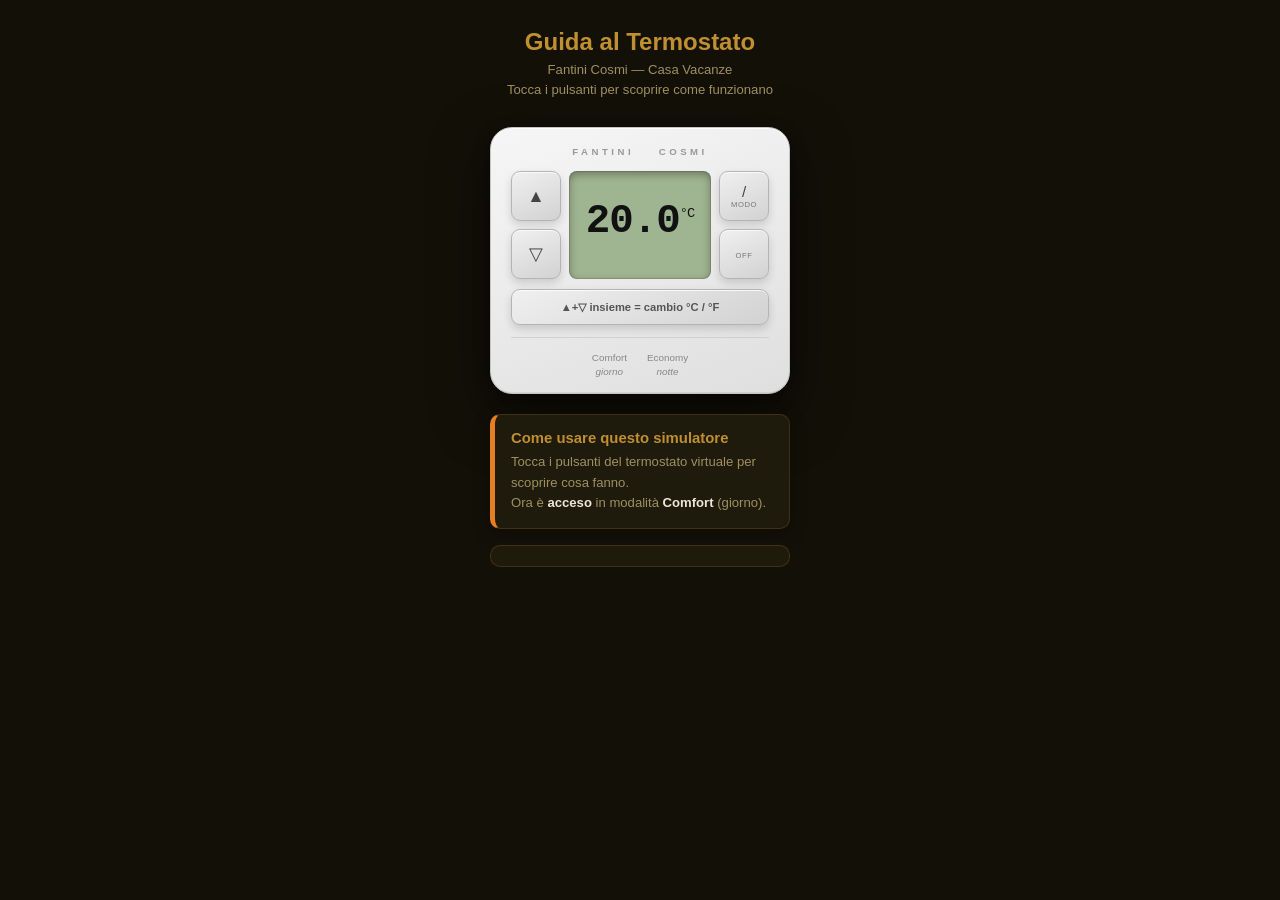
==== termostato.html @ 74dc5f71 "Add files via upload" ====
<!DOCTYPE html>
<html lang="it">
<head>
 <meta charset="UTF-8">
 <meta name="viewport" content="width=device-width, initial-scale=1.0">
 <title>Guida Termostato – Fantini Cosmi</title>
 <style>
 *, *::before, *::after { box-sizing: border-box; margin: 0; padding: 0; }

 :root {
 --bg: #131008;
 --surface: #1e1a0c;
 --surface2: #2a2414;
 --accent: #c09030;
 --green: #3a8e68;
 --red: #b04040;
 --blue: #4878b8;
 --text: #ece6d8;
 --muted: #a09060;
 --border: rgba(192,144,48,0.20);
 --card: rgba(192,144,48,0.07);
 --radius: 10px;
 }

 body {
 font-family: 'Segoe UI', Arial, sans-serif;
 background: var(--bg);
 color: var(--text);
 min-height: 100vh;
 display: flex;
 flex-direction: column;
 align-items: center;
 padding: 28px 16px 50px;
 font-size: 15px;
 }

 /* ── HEADER ───────────────────────────── */
 .page-title {
 font-size: 1.5rem;
 font-weight: 800;
 text-align: center;
 margin-bottom: 4px;
 color: var(--accent);
 }
 .page-sub {
 font-size: 0.82rem;
 color: var(--muted);
 text-align: center;
 margin-bottom: 28px;
 line-height: 1.5;
 }

 /* ── THERMOSTAT SHELL ─────────────────── */
 .thermostat {
 width: 300px;
 background: linear-gradient(160deg, #f6f6f6 0%, #dfdfdf 100%);
 border-radius: 22px;
 padding: 18px 20px 14px;
 box-shadow:
 0 20px 55px rgba(0,0,0,0.5),
 0 5px 18px rgba(0,0,0,0.3),
 inset 0 1px 0 rgba(255,255,255,0.85),
 inset 0 -1px 0 rgba(0,0,0,0.07);
 border: 1px solid #c5c5c5;
 }

 .brand {
 text-align: center;
 font-size: 0.6rem;
 letter-spacing: 3.5px;
 color: #999;
 text-transform: uppercase;
 font-weight: 700;
 margin-bottom: 14px;
 }

 /* ── GRID ─────────────────────────────── */
 .t-grid {
 display: grid;
 grid-template-columns: 50px 1fr 50px;
 grid-template-rows: 50px 50px;
 gap: 8px;
 }

 /* ── LCD ──────────────────────────────── */
 .lcd {
 grid-column: 2;
 grid-row: 1 / 3;
 background: #9fb490;
 border-radius: 8px;
 padding: 10px 10px 8px;
 display: flex;
 flex-direction: column;
 align-items: center;
 justify-content: center;
 box-shadow: inset 0 3px 9px rgba(0,0,0,0.35), inset 0 0 0 1px rgba(0,0,0,0.12);
 position: relative;
 min-height: 108px;
 transition: background 0.35s;
 }
 .lcd.off { background: #8a8a8a; }

 .lcd-heat {
 position: absolute;
 top: 5px;
 right: 7px;
 font-size: 0.52rem;
 font-weight: 700;
 color: #c0392b;
 letter-spacing: 0.5px;
 opacity: 0;
 transition: opacity 0.4s;
 }
 .lcd-heat.on { opacity: 1; }

 .lcd-temp {
 font-size: 2.55rem;
 font-weight: 700;
 font-family: 'Courier New', monospace;
 color: #111;
 line-height: 1;
 letter-spacing: -1px;
 }
 .lcd-unit { font-size: 0.85rem; vertical-align: super; font-weight: 400; }

 .lcd-set {
 font-size: 0.68rem;
 color: #222;
 margin-top: 3px;
 font-family: 'Courier New', monospace;
 }

 .lcd-icons {
 display: flex;
 gap: 14px;
 margin-top: 7px;
 }
 .lcd-icon {
 font-size: 1.05rem;
 opacity: 0.22;
 transition: opacity 0.3s, transform 0.2s;
 }
 .lcd-icon.on { opacity: 1; transform: scale(1.18); }

 /* ── BUTTONS ──────────────────────────── */
 .btn {
 width: 50px;
 height: 50px;
 background: linear-gradient(155deg, #f0f0f0, #d2d2d2);
 border: 1px solid #b4b4b4;
 border-radius: 9px;
 cursor: pointer;
 display: flex;
 flex-direction: column;
 align-items: center;
 justify-content: center;
 font-size: 1.25rem;
 color: #444;
 box-shadow: 0 4px 8px rgba(0,0,0,0.14), inset 0 1px 0 rgba(255,255,255,0.8);
 transition: all 0.08s;
 user-select: none;
 -webkit-tap-highlight-color: transparent;
 line-height: 1;
 }
 .btn:hover { background: linear-gradient(155deg, #e6e6e6, #c8c8c8); }
 .btn:active {
 transform: scale(0.92) translateY(1px);
 box-shadow: 0 1px 4px rgba(0,0,0,0.13);
 background: linear-gradient(155deg, #d6d6d6, #bebebe);
 }
 .btn-lbl { font-size: 0.48rem; letter-spacing: 0.5px; color: #777; margin-top: 2px; }

 .btn-up { grid-column:1; grid-row:1; font-size:1.1rem; }
 .btn-down { grid-column:1; grid-row:2; font-size:1.1rem; }
 .btn-mode { grid-column:3; grid-row:1; font-size:0.95rem; }
 .btn-power { grid-column:3; grid-row:2; font-size:1rem; }

 /* ── COMBO BUTTON ────────────────────── */
 .combo-row {
 display: flex;
 gap: 8px;
 margin-top: 10px;
 }
 .btn-combo {
 flex: 1;
 height: 36px;
 font-size: 0.7rem;
 font-weight: 600;
 color: #555;
 border-radius: 9px;
 letter-spacing: 0;
 }

 /* ── LEGEND ───────────────────────────── */
 .legend {
 display: flex;
 justify-content: center;
 margin-top: 12px;
 padding-top: 10px;
 border-top: 1px solid #d0d0d0;
 gap: 20px;
 }
 .legend-item {
 text-align: center;
 font-size: 0.62rem;
 color: #888;
 line-height: 1.4;
 }
 .legend-item .li-icon {
 font-size: 1rem;
 display: block;
 margin-bottom: 3px;
 opacity: 0.55;
 }

 /* ── INFO PANEL ───────────────────────── */
 .info-panel {
 width: 300px;
 background: var(--surface);
 border-radius: var(--radius);
 padding: 15px 16px;
 box-shadow: 0 4px 18px rgba(0,0,0,0.3);
 margin-top: 20px;
 min-height: 90px;
 border: 1px solid var(--border);
 border-left: 5px solid var(--accent);
 transition: border-color 0.3s, transform 0.12s;
 }
 .info-panel.c-comfort { border-left-color: #e67e22; }
 .info-panel.c-economy { border-left-color: #8e44ad; }
 .info-panel.c-off { border-left-color: #666; }
 .info-panel.c-up { border-left-color: var(--red); }
 .info-panel.c-down { border-left-color: var(--blue); }
 .info-panel.c-combo { border-left-color: var(--green); }
 .info-panel.c-config { border-left-color: var(--accent); }

 .info-title {
 font-weight: 700;
 font-size: 0.93rem;
 margin-bottom: 6px;
 color: var(--accent);
 }
 .info-text {
 font-size: 0.82rem;
 color: var(--muted);
 line-height: 1.55;
 }
 .info-text strong { color: var(--text); }
 .info-text em { color: var(--muted); }

 /* ── ADVANCED BAR (hidden access) ────── */
 .adv-bar {
 width: 300px;
 margin-top: 16px;
 padding: 10px;
 background: var(--surface);
 border: 1px solid var(--border);
 border-radius: var(--radius);
 cursor: default;
 user-select: none;
 -webkit-tap-highlight-color: transparent;
 }

 /* ── ADVANCED PANEL ───────────────────── */
 .adv-panel {
 width: 300px;
 background: var(--surface);
 border-radius: var(--radius);
 padding: 18px;
 box-shadow: 0 4px 18px rgba(0,0,0,0.3);
 border: 1px solid var(--border);
 margin-top: 14px;
 display: none;
 }
 .adv-panel.show { display: block; }

 .adv-panel h3 { font-size: 1rem; margin-bottom: 4px; color: var(--accent); }
 .adv-desc { font-size: 0.76rem; color: var(--muted); margin-bottom: 16px; line-height: 1.45; }
 .adv-desc strong { color: var(--text); }

 /* config table */
 .cfg-table { width: 100%; border-collapse: collapse; margin-bottom: 14px; }
 .cfg-table th {
 font-size: 0.68rem;
 color: var(--accent);
 font-weight: 700;
 padding: 6px 6px;
 text-align: left;
 border-bottom: 1px solid var(--border);
 }
 .cfg-table td {
 padding: 7px 6px;
 font-size: 0.76rem;
 color: var(--text);
 border-bottom: 1px solid rgba(192,144,48,0.08);
 vertical-align: top;
 }
 .cfg-table td:first-child {
 font-weight: 700;
 color: var(--accent);
 white-space: nowrap;
 width: 42px;
 }
 .cfg-table td:last-child {
 font-size: 0.7rem;
 color: var(--muted);
 }

 .tip-box {
 background: rgba(192,144,48,0.10);
 border-left: 4px solid var(--accent);
 border-radius: 8px;
 padding: 10px 12px;
 margin-top: 14px;
 font-size: 0.77rem;
 color: var(--muted);
 line-height: 1.5;
 }
 .tip-box strong { color: var(--text); }

 /* ── RESPONSIVE ───────────────────────── */
 @media(max-width:340px) {
 .thermostat, .info-panel, .adv-bar, .adv-panel { width: 100%; }
 }
 </style>
</head>
<body>

<div class="page-title" data-i18n="title"> Guida al Termostato</div>
<p class="page-sub" data-i18n="subtitle">Fantini Cosmi &mdash; Casa Vacanze<br>Tocca i pulsanti per scoprire come funzionano</p>

<!-- ═══ THERMOSTAT ════════════════════════ -->
<div class="thermostat">
 <div class="brand">Fantini &nbsp;&nbsp; Cosmi</div>

 <div class="t-grid">
 <!-- UP -->
 <button class="btn btn-up"
 onmousedown="btnPress('up')" onmouseup="btnRelease('up')"
 ontouchstart="btnPress('up')" ontouchend="btnRelease('up')">▲</button>

 <!-- LCD -->
 <div class="lcd" id="lcd">
 <div class="lcd-heat" id="lcdHeat">● RIS.</div>
 <div class="lcd-temp" id="lcdTemp">20.0<span class="lcd-unit">°C</span></div>
 <div class="lcd-set" id="lcdSet"></div>
 <div class="lcd-icons">
 <span class="lcd-icon on" id="ico-comfort" title="Comfort (Giorno)"></span>
 <span class="lcd-icon" id="ico-economy" title="Economy (Notte)"></span>
 </div>
 </div>

 <!-- MODE: Day/Night -->
 <button class="btn btn-mode" onclick="go('mode')">
 /<span class="btn-lbl" data-i18n="btn_mode">MODO</span>
 </button>

 <!-- DOWN -->
 <button class="btn btn-down"
 onmousedown="btnPress('down')" onmouseup="btnRelease('down')"
 ontouchstart="btnPress('down')" ontouchend="btnRelease('down')">▽</button>

 <!-- POWER -->
 <button class="btn btn-power" onclick="go('power')">
 <span class="btn-lbl">OFF</span>
 </button>
 </div>

 <!-- COMBO BUTTON (only °C / °F) -->
 <div class="combo-row">
 <button class="btn btn-combo" onclick="go('combo_cf')" data-i18n="btn_combo">▲+▽ insieme = cambio °C / °F</button>
 </div>

 <!-- LEGEND -->
 <div class="legend">
 <div class="legend-item">
 <span class="li-icon"></span>Comfort<br><em data-i18n="leg_day">giorno</em>
 </div>
 <div class="legend-item">
 <span class="li-icon"></span>Economy<br><em data-i18n="leg_night">notte</em>
 </div>
 </div>
</div>

<!-- ═══ INFO PANEL ════════════════════════ -->
<div class="info-panel c-comfort" id="infoPanel">
 <div class="info-title" id="infoTitle"> Come usare questo simulatore</div>
 <div class="info-text" id="infoText">
 Tocca i pulsanti del termostato virtuale per scoprire cosa fanno.<br>
 Ora è <strong>acceso</strong> in modalità <strong>Comfort </strong> (giorno).
 </div>
</div>

<!-- ═══ ADVANCED BAR (tap 5x to open) ═════ -->
<div class="adv-bar" id="advBar"></div>

<!-- ═══ ADVANCED PANEL ════════════════════ -->
<div class="adv-panel" id="advPanel">
 <h3 data-i18n="adv_title"> Menu Configurazione (P01–P07)</h3>
 <p class="adv-desc" data-i18n="adv_desc">
 Per accedere: inserire una punta nel foro <strong>RESET</strong> (laterale destro) tenendo premuto <strong>▲</strong> finché appare <strong>P01</strong>.<br>
 Usare <strong>▲/▽</strong> per navigare tra i parametri. Premere <strong>▽</strong> per modificare un valore. Attendere 1 minuto per uscire automaticamente.
 </p>

 <table class="cfg-table">
 <thead>
 <tr>
 <th data-i18n="th_param">Param</th>
 <th data-i18n="th_function">Funzione</th>
 <th>Default</th>
 </tr>
 </thead>
 <tbody>
 <tr>
 <td>P01</td>
 <td data-i18n="p01">Display: mostra temperatura <strong>ambiente</strong> o <strong>impostata</strong></td>
 <td data-i18n="p01d">Ambiente</td>
 </tr>
 <tr>
 <td>P02</td>
 <td data-i18n="p02"><strong>Calibrazione</strong> — corregge la temperatura se non corrisponde a un termometro esterno</td>
 <td>0.0°C (da -4.0 a +4.0)</td>
 </tr>
 <tr>
 <td>P03</td>
 <td data-i18n="p03">Limite <strong>minimo</strong> temperatura</td>
 <td>2.0°C</td>
 </tr>
 <tr>
 <td>P04</td>
 <td data-i18n="p04">Limite <strong>massimo</strong> temperatura</td>
 <td>40.0°C</td>
 </tr>
 <tr>
 <td>P07</td>
 <td data-i18n="p07"><strong>Isteresi</strong> — quanto la temperatura può variare prima che il sistema si attivi/disattivi</td>
 <td>0.3°C (da 0.3 a 2.0)</td>
 </tr>
 </tbody>
 </table>

 <div class="tip-box" data-i18n="adv_tip">
 <strong>Consiglio:</strong> Normalmente non serve modificare questi parametri. L'unico utile è <strong>P02</strong> (calibrazione): se la temperatura mostrata non corrisponde a un termometro reale, potete correggerla.
 </div>
</div>

<script>
// ─── COMBO PRESS (▲ + ▽ simultanei) ────────────────────
var pressed = { up: false, down: false };
var comboFired = false;
var comboTimer = null;

function btnPress(btn) {
 pressed[btn] = true;
 clearTimeout(comboTimer);
 comboTimer = setTimeout(function() {
 if (pressed['up'] && pressed['down']) {
 comboFired = true;
 go('combo_cf');
 } else {
 go(btn);
 }
 comboTimer = null;
 }, 120);
}

function btnRelease(btn) {
 pressed[btn] = false;
 comboFired = false;
}

// ─── STATE ──────────────────────────────────────────────
var S = {
 power: true,
 mode: 'comfort',
 unit: 'C',
 comfortTemp: 20.0,
 economyTemp: 20.0,
 curTemp: 20.0
};

// ─── LANGUAGE SYSTEM ────────────────────────────────────
var currentLang = 'it';
var italianTexts = {};

var translations = {
 en: {
 title: ' Thermostat Guide',
 subtitle: 'Fantini Cosmi &mdash; Holiday Home<br>Tap the buttons to learn how they work',
 btn_mode: 'MODE',
 btn_combo: '▲+▽ together = switch °C / °F',
 leg_day: 'daytime',
 leg_night: 'nighttime',
 adv_title: ' Configuration Menu (P01–P07)',
 adv_desc: 'To access: insert a pin into the <strong>RESET</strong> hole (right side) while holding <strong>▲</strong> until <strong>P01</strong> appears.<br>Use <strong>▲/▽</strong> to navigate parameters. Press <strong>▽</strong> to edit a value. Wait 1 minute to exit automatically.',
 th_param: 'Param',
 th_function: 'Function',
 p01: 'Display: shows <strong>room</strong> or <strong>set</strong> temperature',
 p01d: 'Room',
 p02: '<strong>Calibration</strong> — corrects the temperature if it doesn\'t match an external thermometer',
 p03: 'Temperature <strong>minimum</strong> limit',
 p04: 'Temperature <strong>maximum</strong> limit',
 p07: '<strong>Hysteresis</strong> — how much the temperature can vary before the system turns on/off',
 adv_tip: ' <strong>Tip:</strong> Normally you don\'t need to change these parameters. The only useful one is <strong>P02</strong> (calibration): if the displayed temperature doesn\'t match a real thermometer, you can correct it.'
 }
};

// ─── INFO MESSAGES ──────────────────────────────────────
var MSG_IT = {
 up: {
 cls: 'c-up',
 title: '▲ Aumenta la temperatura',
 textFn: function() {
 var modeLabel = S.mode === 'comfort' ? 'Comfort (giorno)' : 'Economy (notte)';
 return 'Ogni pressione aumenta di <strong>0.1°C</strong> la temperatura della modalità <strong>' + modeLabel + '</strong>.<br>Intervallo: da 2.0°C a 40.0°C.';
 }
 },
 down: {
 cls: 'c-down',
 title: '▽ Diminuisci la temperatura',
 textFn: function() {
 var modeLabel = S.mode === 'comfort' ? 'Comfort (giorno)' : 'Economy (notte)';
 return 'Ogni pressione riduce di <strong>0.1°C</strong> la temperatura della modalità <strong>' + modeLabel + '</strong>.<br>Intervallo: da 2.0°C a 40.0°C.';
 }
 },
 comfort: {
 cls: 'c-comfort',
 title: ' Modalità Comfort (Giorno)',
 textFn: function() {
 return 'Il display mostra l\'icona <strong></strong> (sole).<br>È la temperatura <strong>diurna</strong>: la casa viene mantenuta alla temperatura impostata per il comfort.<br><br> Premi <strong>/</strong> per passare alla modalità Notte (Economy).';
 }
 },
 economy: {
 cls: 'c-economy',
 title: ' Modalità Economy (Notte)',
 textFn: function() {
 return 'Il display mostra l\'icona <strong></strong> (luna).<br>È la temperatura <strong>notturna/risparmio</strong>: qualche grado in meno per consumare meno energia.<br><br> Premi <strong>/</strong> per tornare alla modalità Giorno (Comfort).';
 }
 },
 poweron: {
 cls: 'c-comfort',
 title: ' Termostato acceso',
 text: 'Il termostato è <strong>riacceso</strong> e attivo.<br>Puoi riaccenderlo anche premendo il tasto <strong>/</strong>.'
 },
 poweroff: {
 cls: 'c-off',
 title: ' Termostato spento (OFF)',
 text: 'Il termostato è <strong>spento</strong>. Il display mostra "OFF".<br>Il riscaldamento è disattivato.<br><br>Per riaccenderlo: premi <strong></strong> oppure <strong>/</strong>.'
 },
 blocked: {
 cls: 'c-off',
 title: ' Termostato spento',
 text: 'Il termostato è spento. Premi <strong></strong> o <strong>/</strong> per riaccenderlo.'
 },
 combo_cf: {
 cls: 'c-combo',
 title: '▲+▽ Cambio unità di misura',
 textFn: function() { return 'Unità cambiata in <strong>°' + S.unit + '</strong>.<br><br>Se vedi una temperatura strana sul display (es. 68.4) probabilmente hai premuto ▲ e ▽ insieme per sbaglio, passando ai gradi Fahrenheit. Ripremili insieme per tornare ai °C.'; }
 },
 welcome: {
 cls: 'c-comfort',
 title: ' Come usare questo simulatore',
 text: 'Tocca i pulsanti del termostato virtuale per scoprire cosa fanno.<br>Ora è <strong>acceso</strong> in modalità <strong>Comfort </strong> (giorno).'
 }
};

var MSG_EN = {
 up: {
 cls: 'c-up',
 title: '▲ Increase temperature',
 textFn: function() {
 var modeLabel = S.mode === 'comfort' ? 'Comfort (daytime)' : 'Economy (nighttime)';
 return 'Each press increases by <strong>0.1°C</strong> the temperature for <strong>' + modeLabel + '</strong> mode.<br>Range: 2.0°C to 40.0°C.';
 }
 },
 down: {
 cls: 'c-down',
 title: '▽ Decrease temperature',
 textFn: function() {
 var modeLabel = S.mode === 'comfort' ? 'Comfort (daytime)' : 'Economy (nighttime)';
 return 'Each press decreases by <strong>0.1°C</strong> the temperature for <strong>' + modeLabel + '</strong> mode.<br>Range: 2.0°C to 40.0°C.';
 }
 },
 comfort: {
 cls: 'c-comfort',
 title: ' Comfort Mode (Daytime)',
 textFn: function() {
 return 'The display shows the <strong></strong> (sun) icon.<br>This is the <strong>daytime</strong> temperature: the house is kept at a comfortable temperature.<br><br> Press <strong>/</strong> to switch to Night mode (Economy).';
 }
 },
 economy: {
 cls: 'c-economy',
 title: ' Economy Mode (Nighttime)',
 textFn: function() {
 return 'The display shows the <strong></strong> (moon) icon.<br>This is the <strong>nighttime/saving</strong> temperature: a few degrees lower to save energy.<br><br> Press <strong>/</strong> to go back to Daytime mode (Comfort).';
 }
 },
 poweron: {
 cls: 'c-comfort',
 title: ' Thermostat on',
 text: 'The thermostat is <strong>turned on</strong> and active.<br>You can also turn it on by pressing the <strong>/</strong> button.'
 },
 poweroff: {
 cls: 'c-off',
 title: ' Thermostat off (OFF)',
 text: 'The thermostat is <strong>off</strong>. The display shows "OFF".<br>Heating is disabled.<br><br>To turn it back on: press <strong></strong> or <strong>/</strong>.'
 },
 blocked: {
 cls: 'c-off',
 title: ' Thermostat off',
 text: 'The thermostat is off. Press <strong></strong> or <strong>/</strong> to turn it on.'
 },
 combo_cf: {
 cls: 'c-combo',
 title: '▲+▽ Change unit of measurement',
 textFn: function() { return 'Unit changed to <strong>°' + S.unit + '</strong>.<br><br>If you see a strange temperature on the display (e.g. 68.4), you probably pressed ▲ and ▽ together by mistake, switching to Fahrenheit. Press them together again to go back to °C.'; }
 },
 welcome: {
 cls: 'c-comfort',
 title: ' How to use this simulator',
 text: 'Tap the thermostat buttons to learn what they do.<br>It is currently <strong>on</strong> in <strong>Comfort </strong> mode (daytime).'
 }
};

function getMSG() { return currentLang === 'en' ? MSG_EN : MSG_IT; }

// ─── HELPERS ────────────────────────────────────────────
function cToF(c) { return parseFloat((c * 9/5 + 32).toFixed(1)); }
function getSetTemp() { return S.mode === 'comfort' ? S.comfortTemp : S.economyTemp; }

function fmtTemp(c) {
 if (S.unit === 'F') return cToF(c).toFixed(1) + '<span class="lcd-unit">°F</span>';
 return c.toFixed(1) + '<span class="lcd-unit">°C</span>';
}
function fmtSet(c) {
 var label = currentLang === 'en' ? 'set: ' : 'imp: ';
 if (S.unit === 'F') return label + cToF(c).toFixed(1) + '°F';
 return label + c.toFixed(1) + '°C';
}

// ─── SHOW INFO ─────────────────────────────────────────
function show(msg) {
 var p = document.getElementById('infoPanel');
 p.className = 'info-panel ' + msg.cls;
 document.getElementById('infoTitle').innerHTML = msg.title;
 document.getElementById('infoText').innerHTML = msg.textFn ? msg.textFn() : msg.text;
 p.style.transform = 'scale(0.97)';
 setTimeout(function() { p.style.transform = ''; }, 120);
}

// ─── HANDLE BUTTON ─────────────────────────────────────
function go(btn) {
 var MSG = getMSG();

 if (btn === 'combo_cf') {
 S.unit = S.unit === 'C' ? 'F' : 'C';
 show(MSG.combo_cf);
 updateDisplay();
 return;
 }

 if (!S.power && btn === 'power') {
 S.power = true;
 show(MSG.poweron);
 updateDisplay();
 return;
 }
 if (!S.power && btn === 'mode') {
 S.power = true;
 show(MSG.poweron);
 updateDisplay();
 return;
 }
 if (!S.power) {
 show(MSG.blocked);
 return;
 }

 switch (btn) {
 case 'up':
 if (S.mode === 'comfort') {
 S.comfortTemp = Math.min(40, parseFloat((S.comfortTemp + 0.1).toFixed(1)));
 } else {
 S.economyTemp = Math.min(40, parseFloat((S.economyTemp + 0.1).toFixed(1)));
 }
 show(MSG.up);
 break;
 case 'down':
 if (S.mode === 'comfort') {
 S.comfortTemp = Math.max(2, parseFloat((S.comfortTemp - 0.1).toFixed(1)));
 } else {
 S.economyTemp = Math.max(2, parseFloat((S.economyTemp - 0.1).toFixed(1)));
 }
 show(MSG.down);
 break;
 case 'mode':
 S.mode = S.mode === 'comfort' ? 'economy' : 'comfort';
 show(MSG[S.mode]);
 break;
 case 'power':
 S.power = false;
 show(MSG.poweroff);
 break;
 }
 updateDisplay();
}

// ─── UPDATE LCD ────────────────────────────────────────
function updateDisplay() {
 var lcd = document.getElementById('lcd');
 var temp = document.getElementById('lcdTemp');
 var set = document.getElementById('lcdSet');
 var heat = document.getElementById('lcdHeat');

 document.getElementById('ico-comfort').classList.toggle('on', S.power && S.mode === 'comfort');
 document.getElementById('ico-economy').classList.toggle('on', S.power && S.mode === 'economy');

 if (!S.power) {
 lcd.classList.add('off');
 temp.innerHTML = 'OFF';
 temp.style.fontSize = '2rem';
 set.textContent = '';
 heat.classList.remove('on');
 return;
 }

 lcd.classList.remove('off');
 temp.style.fontSize = '';

 var setTemp = getSetTemp();
 temp.innerHTML = fmtTemp(setTemp);
 set.textContent = '';
 heat.classList.remove('on');
}

// ─── LANGUAGE ──────────────────────────────────────────
function saveItalianTexts() {
 document.querySelectorAll('[data-i18n]').forEach(function(el) {
 italianTexts[el.getAttribute('data-i18n')] = el.innerHTML;
 });
}

function applyLanguage(lang) {
 document.querySelectorAll('[data-i18n]').forEach(function(el) {
 var key = el.getAttribute('data-i18n');
 if (lang === 'en' && translations.en[key]) {
 el.innerHTML = translations.en[key];
 } else if (lang === 'it' && italianTexts[key]) {
 el.innerHTML = italianTexts[key];
 }
 });
 document.documentElement.lang = lang;
}

// ─── ADVANCED PANEL (5-tap secret, 1-tap close) ────────
var tapCount = 0;
var tapTimer = null;

document.getElementById('advBar').addEventListener('click', function() {
 var panel = document.getElementById('advPanel');
 if (panel.classList.contains('show')) {
 panel.classList.remove('show');
 tapCount = 0;
 return;
 }
 tapCount++;
 clearTimeout(tapTimer);
 tapTimer = setTimeout(function() { tapCount = 0; }, 2000);
 if (tapCount >= 5) {
 tapCount = 0;
 panel.classList.add('show');
 setTimeout(function() { panel.scrollIntoView({ behavior: 'smooth', block: 'nearest' }); }, 50);
 }
});

// ─── INIT ──────────────────────────────────────────────
saveItalianTexts();

// Auto-detect language from URL parameter (?lang=en)
var urlParams = new URLSearchParams(window.location.search);
var langParam = urlParams.get('lang');
if (langParam === 'en') {
 currentLang = 'en';
 applyLanguage('en');
 show(getMSG().welcome);
}

updateDisplay();
</script>
</body>
</html>
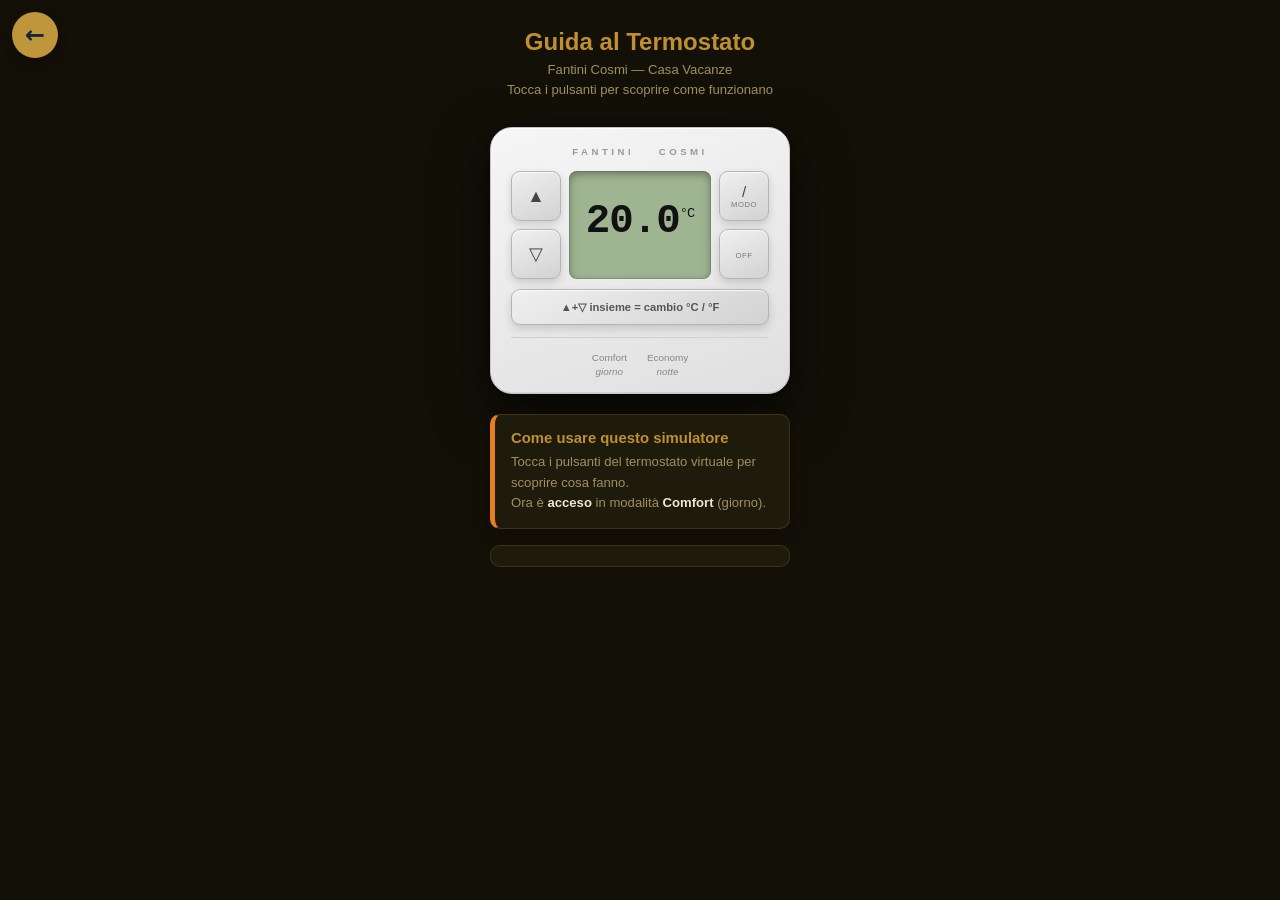
==== commit 3f928624: "Nuova guida ospiti al posto della vecchia app (stesso indirizzo dei QR code) Vecchia app salvata nel" ====
--- a/termostato.html
+++ b/termostato.html
@@ -325,6 +325,9 @@
  </style>
 </head>
 <body>
+<!-- Torna alla guida ospiti -->
+<a href="index.html#guida" onclick="if (document.referrer.indexOf(location.host) > -1) { history.back(); return false; }" aria-label="Indietro"
+   style="position:fixed;top:12px;left:12px;z-index:50;width:46px;height:46px;border-radius:50%;background:#c0963c;color:#14233c;display:grid;place-items:center;text-decoration:none;font:600 24px/1 system-ui,sans-serif;box-shadow:0 4px 12px rgba(0,0,0,.25)">&#8592;</a>
 
 <div class="page-title" data-i18n="title"> Guida al Termostato</div>
 <p class="page-sub" data-i18n="subtitle">Fantini Cosmi &mdash; Casa Vacanze<br>Tocca i pulsanti per scoprire come funzionano</p>
